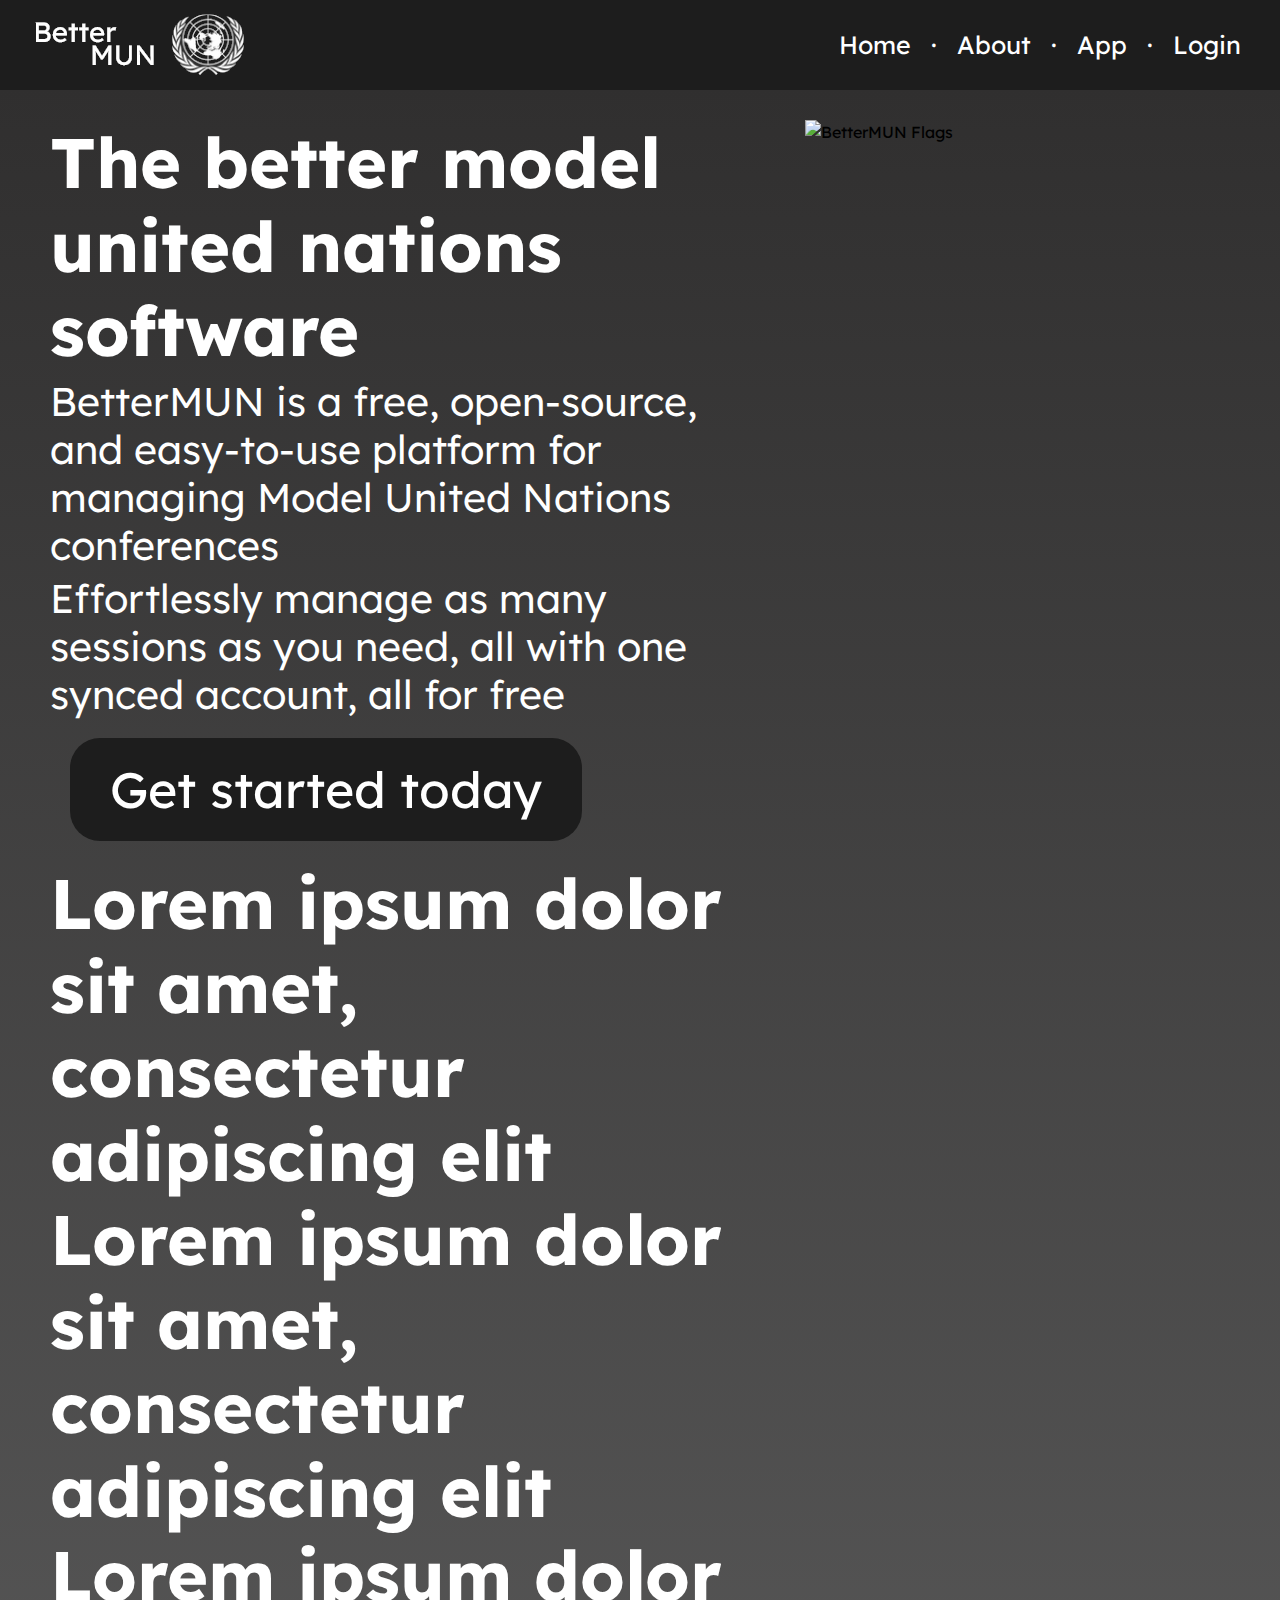
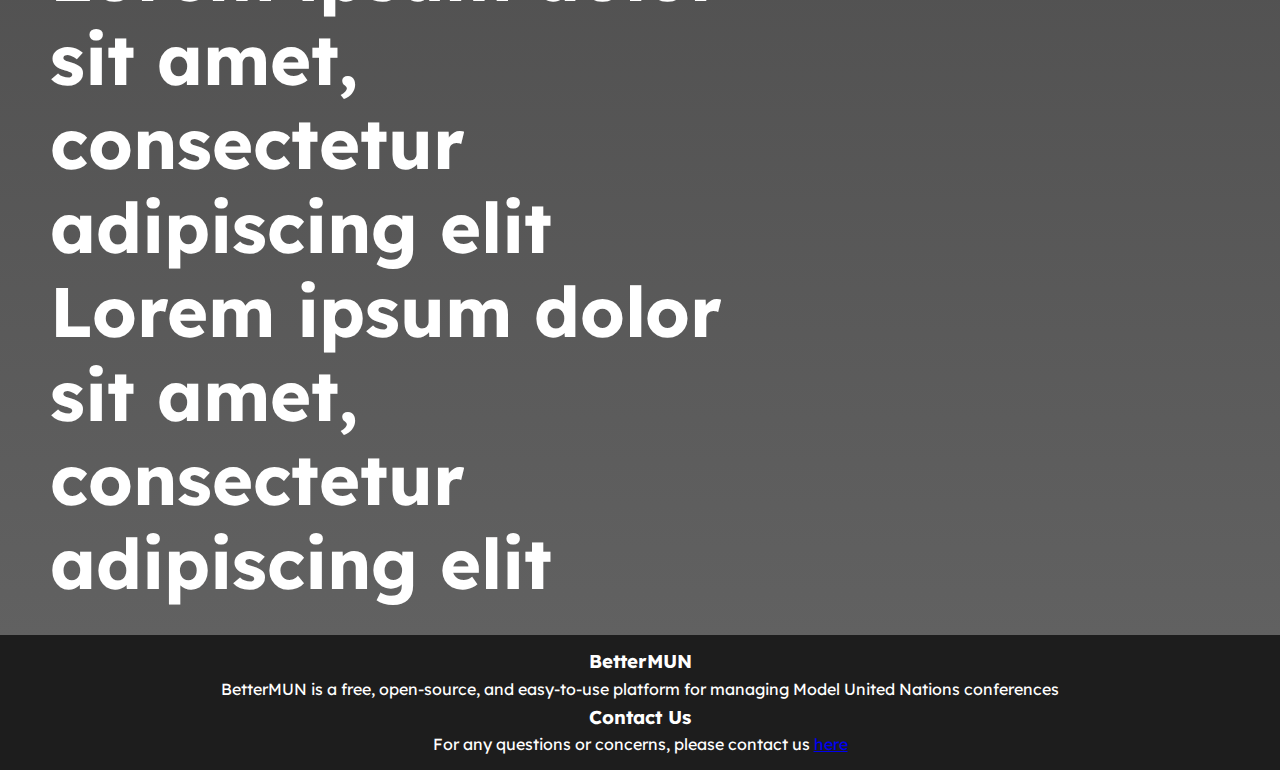
==== frontend/index.html @ 9375fe06 "backend" ====
<!DOCTYPE html>
<html lang="en">
  <head>
    <title>BetterMUN</title>
    <link rel="stylesheet" type="text/css" href="static/css/root.css">
    <link rel="stylesheet" type="text/css" href="static/css/index.css">
    <link rel="stylesheet" type="text/css" href="static/css/header.css">
    <link rel="stylesheet" type="text/css" href="static/css/footer.css">
  </head>
  <body>
    <header>
      <a href="index.html">
      <img src="static/media/logo.png" alt="BetterMUN Logo">
      </a>
      <nav>
        <ul>
          <li><a href="index.html">Home</a></li>
          <li>·</li>
          <li><a href="about.html">About</a></li>
          <li>·</li>
          <li><a href="app.html">App</a></li>
          <li>·</li>
          <li><a href="login.html">Login</a></li>
        </ul>
      </nav>
    </header>
    <main>
      <div class="content">
        <div class="text">
          <h1>The better model united nations software</h1>
          <h2>BetterMUN is a free, open-source, and easy-to-use platform for managing Model United Nations conferences</h2>
          <h2>Effortlessly manage as many sessions as you need, all with one synced account, all for free</h2>
          <button class="getstarted" href=login.html>Get started today</button>
          <h1>Lorem ipsum dolor sit amet, consectetur adipiscing elit</h1>
          <h1>Lorem ipsum dolor sit amet, consectetur adipiscing elit</h1>
          <h1>Lorem ipsum dolor sit amet, consectetur adipiscing elit</h1>
          <h1>Lorem ipsum dolor sit amet, consectetur adipiscing elit</h1>
        </div>
        <div class="image">
          <img src="static/media/mainpagelogo.png" alt="BetterMUN Flags" style="width: 80%; height: 80%;">
        </div>
      </div>
    </main>
    <footer>
        <h3>BetterMUN</h3>
        <p>BetterMUN is a free, open-source, and easy-to-use platform for managing Model United Nations conferences</p>
        <h3>Contact Us</h3>
        <p>For any questions or concerns, please contact us <a href="mailto: bettermunsupport@joelf.me">here</a></p>
    </footer>
  </body>
</html>
---- frontend/static/css/root.css ----
@import url('https://fonts.googleapis.com/css2?family=Lexend:wght@100..900&display=swap');

* {
    margin: 0;
    padding: 0;
    box-sizing: border-box;
}


main {
    padding: 0.5% 1.5% 0% 1.5%;
}

h1 {
    font-family: Lexend, sans-serif;
    font-size: 70px;
    font-weight: 700;
    color: #fff;
    text-align: left;
}

h2 {
    font-family: Lexend, sans-serif;
    font-size: 2.5rem;
    font-weight: 350;
    color: #fff;
    text-align: left;
}

body {
    line-height: 1.6;
    background-image: rgb(97, 97, 97); /* linear-gradient(rgb(48, 47, 47), rgb(97, 97, 97)); */
    height: 100%;
    overflow-y: scroll;
}
---- frontend/static/css/index.css ----
body {
    font-family: Lexend, sans-serif;
    line-height: 1.6;
    height: 100%;
    width: 100%;
}

main {
    background-image: linear-gradient(rgb(48, 47, 47), rgb(97, 97, 97));
    z-index: 1;
    width: 100%;
    height: 100%;
    padding: 30px 50px;
    display: flex;
    flex-direction: column;
}

.content {
    display: flex;
    align-items: flex-start;
    justify-content: space-between;
}

.text {
    width: 60%;
}

.image {
    display: flex;
    justify-content: center;
    align-items: center;
    width: 40%;
}

.image img {
    max-width: 100%;
    height: auto;
}

h1 {
    text-align: left;
    line-height: 1.2;
}

h2 {
    padding-top: 5px;
    text-align: left;
    line-height: 1.2;
}

#primary-gradient {
    background-image: linear-gradient(rgb(48, 47, 47), rgb(97, 97, 97));
}

.getstarted {
    background-color: #1d1d1d;
    border-radius: 30px;
    font-family: Lexend, sans-serif;
    font-size: 50px;
    font-weight: 500px;
    color: #fff;
    padding: 20px 40px;
    text-align: center;
    text-decoration: none;
    display: inline-block;
    margin: 20px;
    border: 0px solid;

}

.getstarted:hover {
    background-color: #fff;
    color: #1d1d1d;
}
---- frontend/static/css/header.css ----
header {
    display: flex;
    align-items: center;
    justify-content: space-between;
    padding: 0% 1.5% 0% 1.5%;
    width: 100%;
    height: 10vh;
    font-family: Lexend, sans-serif;
    line-height: 1.6;
    background-color: #1d1d1d;
    color: #fff;
    position: sticky;
}

header a {
    display: flex;
    align-items: center;
}

nav {
    margin-left: auto;
    
}

nav ul {
    display: flex;
    list-style: none;
}

nav ul li {
    margin-right: 20px;
    font-size: 25px;
}

nav ul li a {
    color: #fff;
    text-decoration: none;
}
---- frontend/static/css/footer.css ----
footer {
    display: flex;
    flex-direction: column;
    align-items: center;
    justify-content: center;
    padding: 0% 1.5% 0% 1.5%;
    width: 100%;
    height: 15vh;
    font-family: Lexend, sans-serif;
    line-height: 1.6;
    background-color: #1d1d1d;
    color: #fff;
    position: static;
}
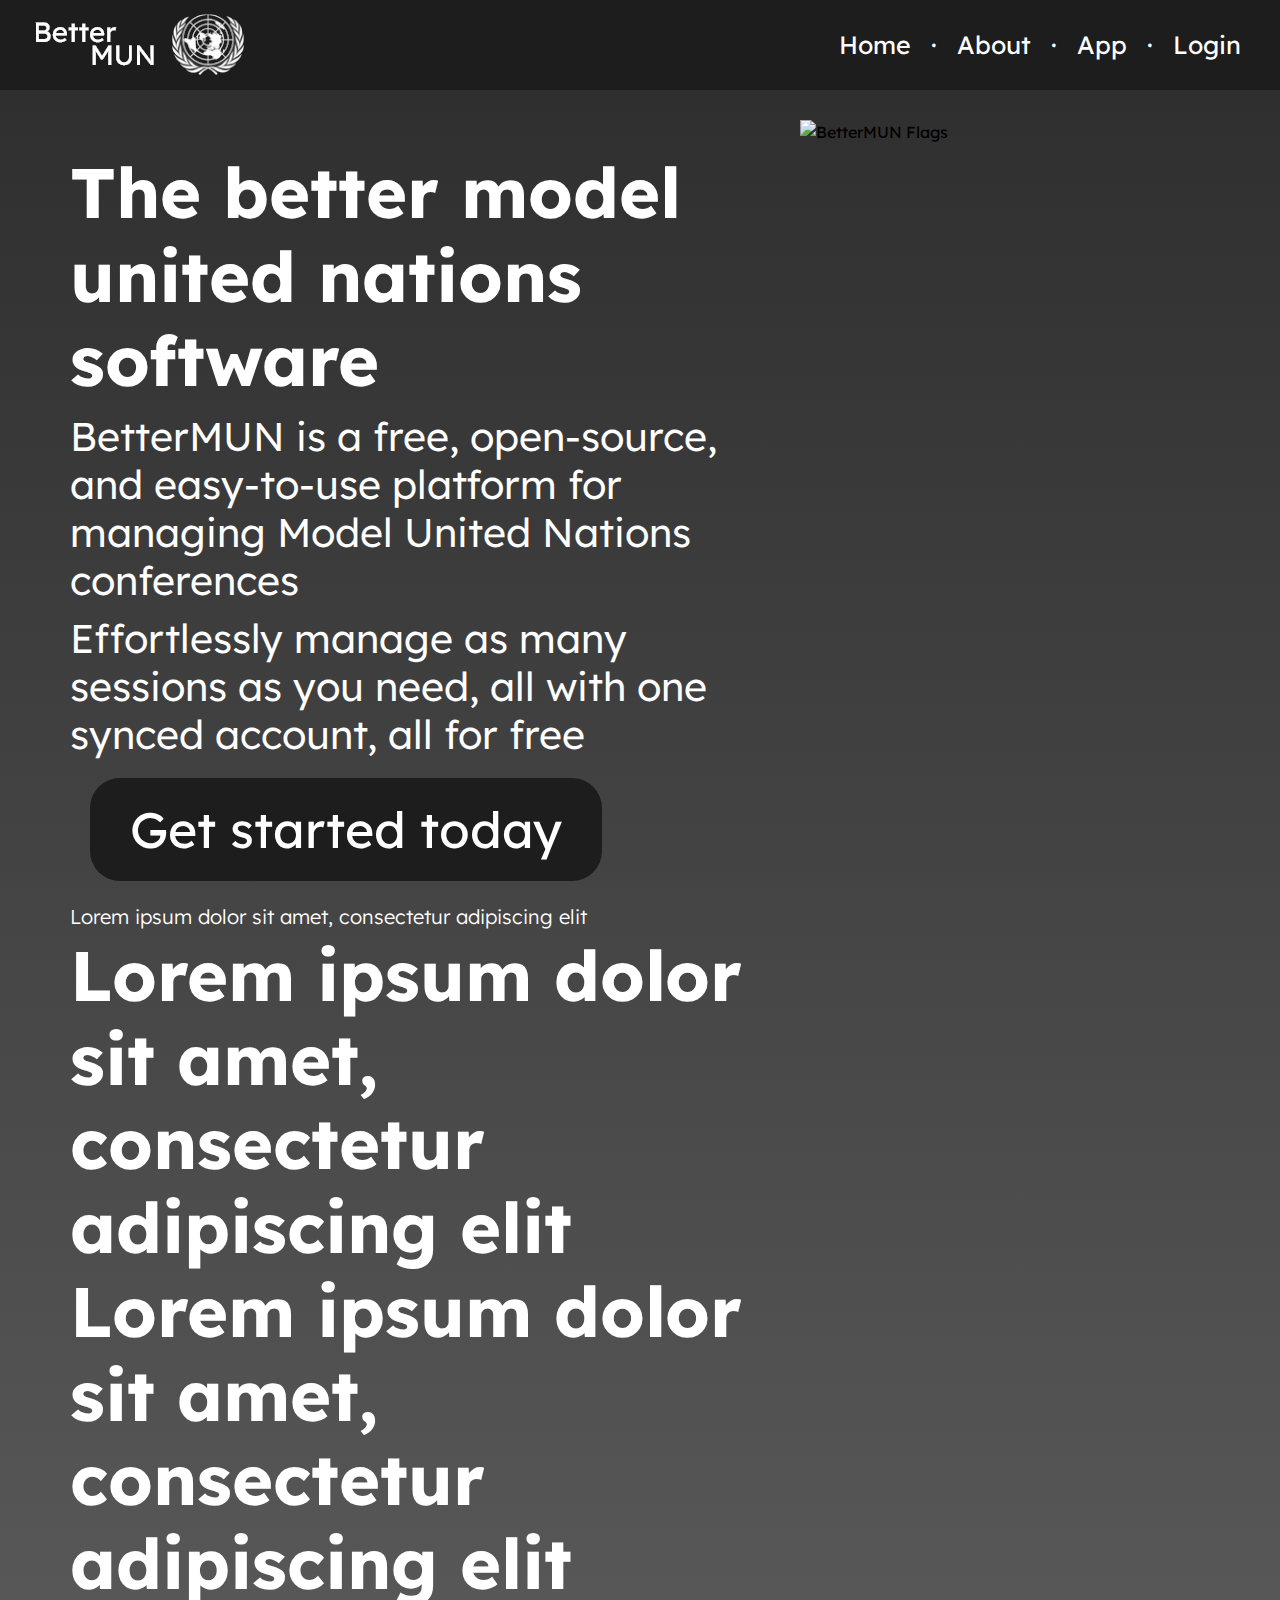
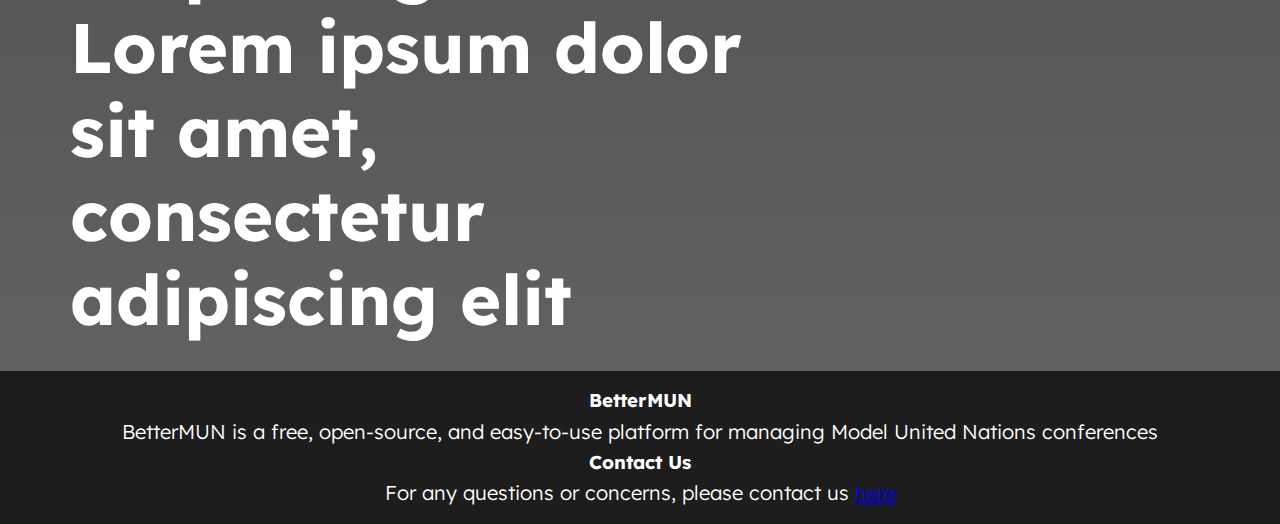
==== commit 10c9c9f6: "added login page + adjusted css" ====
--- a/frontend/index.html
+++ b/frontend/index.html
@@ -31,7 +31,7 @@
           <h2>BetterMUN is a free, open-source, and easy-to-use platform for managing Model United Nations conferences</h2>
           <h2>Effortlessly manage as many sessions as you need, all with one synced account, all for free</h2>
           <button class="getstarted" href=login.html>Get started today</button>
-          <h1>Lorem ipsum dolor sit amet, consectetur adipiscing elit</h1>
+          <p>Lorem ipsum dolor sit amet, consectetur adipiscing elit</p>
           <h1>Lorem ipsum dolor sit amet, consectetur adipiscing elit</h1>
           <h1>Lorem ipsum dolor sit amet, consectetur adipiscing elit</h1>
           <h1>Lorem ipsum dolor sit amet, consectetur adipiscing elit</h1>
--- a/frontend/static/css/root.css
+++ b/frontend/static/css/root.css
@@ -27,6 +27,14 @@
     text-align: left;
 }
 
+p {
+    font-family: Lexend, sans-serif;
+    font-size: 20px;
+    font-weight: 300;
+    color: #fff;
+    text-align: left;
+}
+
 body {
     line-height: 1.6;
     background-image: rgb(97, 97, 97); /* linear-gradient(rgb(48, 47, 47), rgb(97, 97, 97)); */
--- a/frontend/static/css/index.css
+++ b/frontend/static/css/index.css
@@ -10,7 +10,7 @@
     z-index: 1;
     width: 100%;
     height: 100%;
-    padding: 30px 50px;
+    padding: 30px 70px;
     display: flex;
     flex-direction: column;
 }
@@ -23,6 +23,7 @@
 
 .text {
     width: 60%;
+    padding-top: 30px;
 }
 
 .image {
@@ -43,7 +44,7 @@
 }
 
 h2 {
-    padding-top: 5px;
+    padding-top: 10px;
     text-align: left;
     line-height: 1.2;
 }
--- a/frontend/static/css/footer.css
+++ b/frontend/static/css/footer.css
@@ -3,9 +3,8 @@
     flex-direction: column;
     align-items: center;
     justify-content: center;
-    padding: 0% 1.5% 0% 1.5%;
     width: 100%;
-    height: 15vh;
+    height: 17vh;
     font-family: Lexend, sans-serif;
     line-height: 1.6;
     background-color: #1d1d1d;
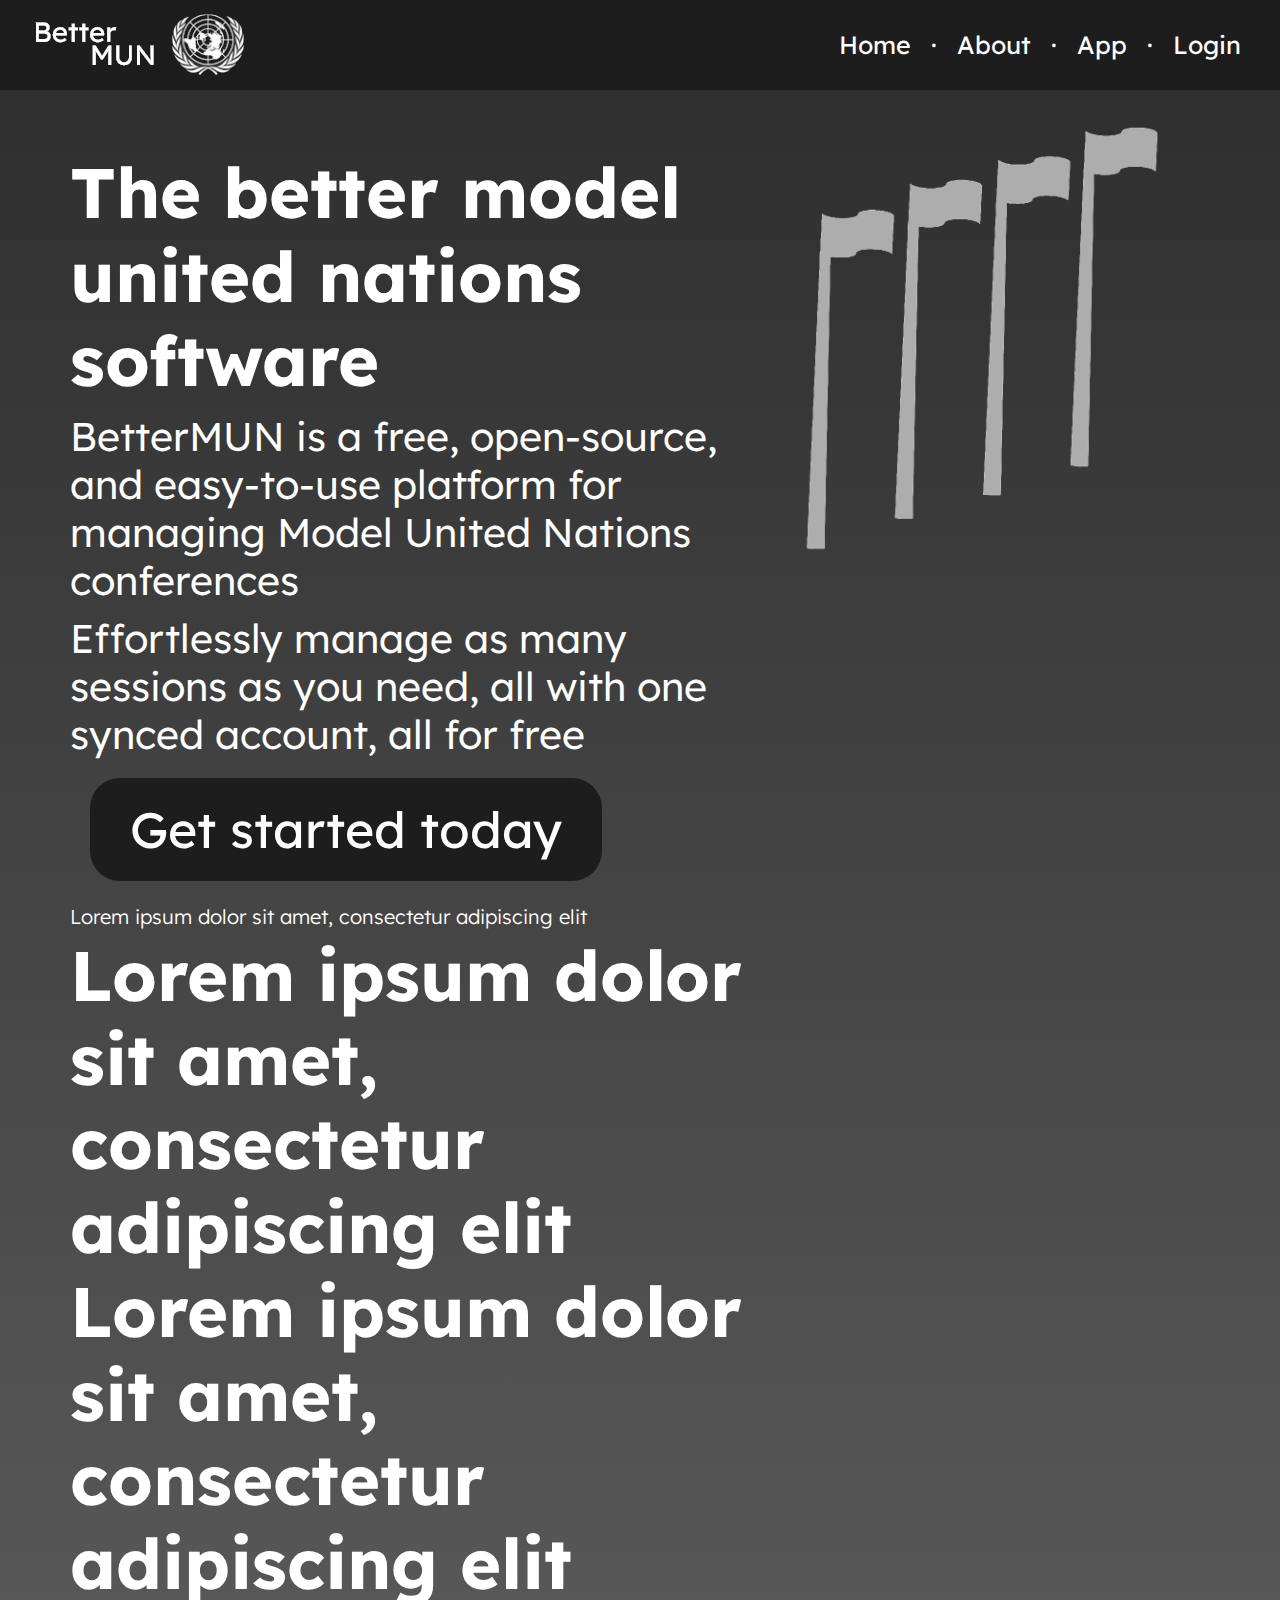
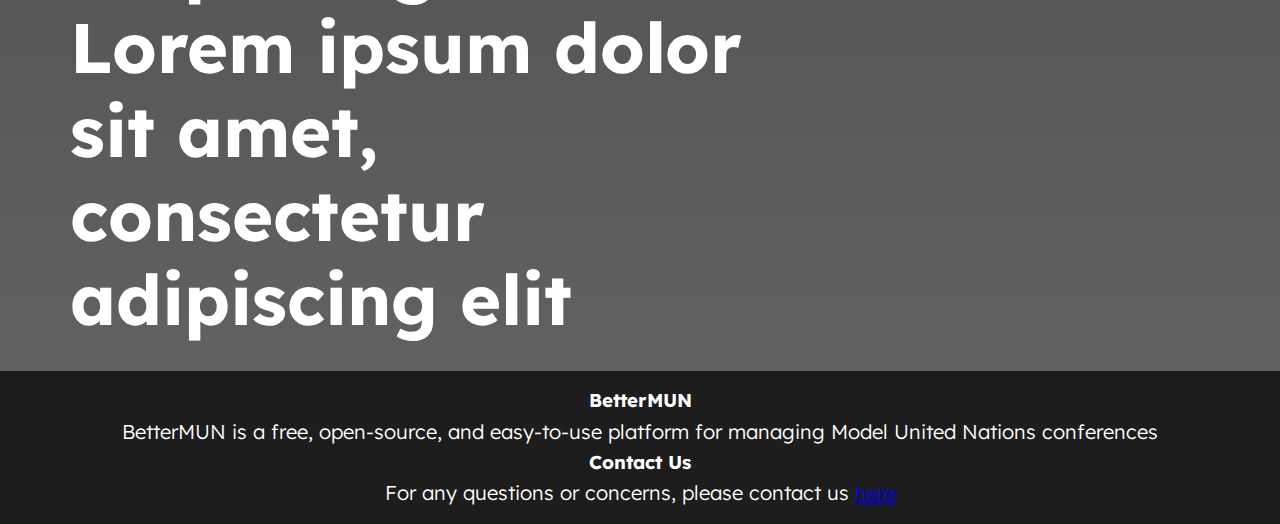
==== commit c73de2b0: "updated names of media files" ====
--- a/frontend/index.html
+++ b/frontend/index.html
@@ -10,7 +10,7 @@
   <body>
     <header>
       <a href="index.html">
-      <img src="static/media/logo.png" alt="BetterMUN Logo">
+      <img src="static/media/bettermunlogo.png" alt="BetterMUN Logo">
       </a>
       <nav>
         <ul>
@@ -37,7 +37,7 @@
           <h1>Lorem ipsum dolor sit amet, consectetur adipiscing elit</h1>
         </div>
         <div class="image">
-          <img src="static/media/mainpagelogo.png" alt="BetterMUN Flags" style="width: 80%; height: 80%;">
+          <img src="static/media/bettermunflags.png" alt="BetterMUN Flags" style="width: 80%; height: 80%;">
         </div>
       </div>
     </main>
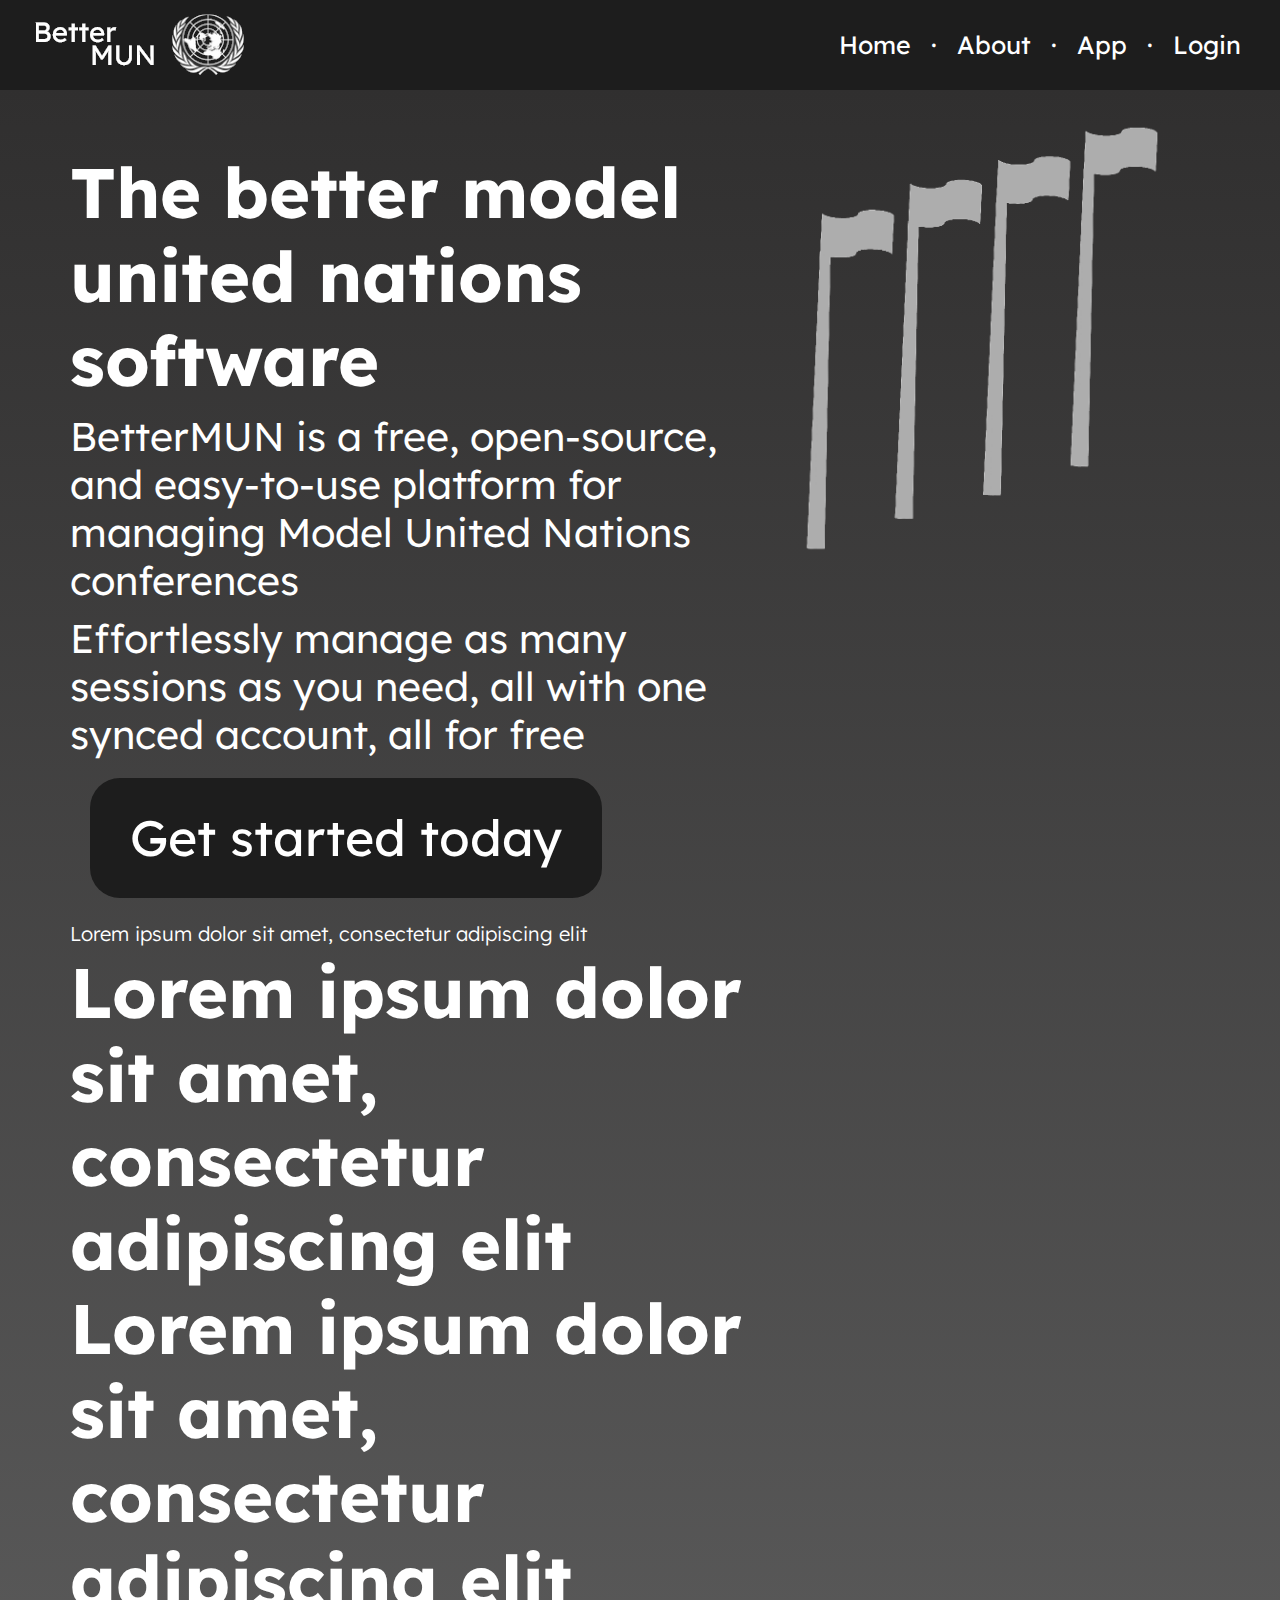
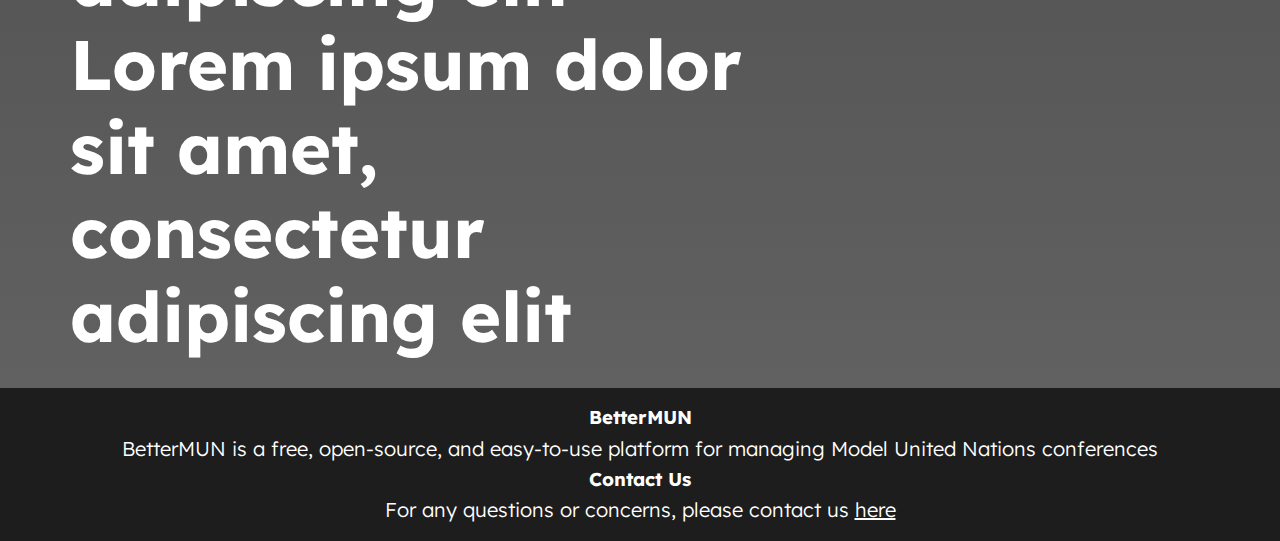
==== commit 2ed1a774: "added new shell pages" ====
--- a/frontend/index.html
+++ b/frontend/index.html
@@ -30,7 +30,7 @@
           <h1>The better model united nations software</h1>
           <h2>BetterMUN is a free, open-source, and easy-to-use platform for managing Model United Nations conferences</h2>
           <h2>Effortlessly manage as many sessions as you need, all with one synced account, all for free</h2>
-          <button class="getstarted" href=login.html>Get started today</button>
+          <a class="getstarted" href="login.html">Get started today</a>
           <p>Lorem ipsum dolor sit amet, consectetur adipiscing elit</p>
           <h1>Lorem ipsum dolor sit amet, consectetur adipiscing elit</h1>
           <h1>Lorem ipsum dolor sit amet, consectetur adipiscing elit</h1>
--- a/frontend/static/css/index.css
+++ b/frontend/static/css/index.css
@@ -1,3 +1,6 @@
+/* Probably the most cluttered page, need to adjust these values and reduce some stuff to make
+it a bit nicer to see on the page and edit */
+
 body {
     font-family: Lexend, sans-serif;
     line-height: 1.6;
@@ -53,6 +56,8 @@
     background-image: linear-gradient(rgb(48, 47, 47), rgb(97, 97, 97));
 }
 
+/* This feels very unecessary for a button, especially when it doesnt even look that great. On the to do list */ 
+
 .getstarted {
     background-color: #1d1d1d;
     border-radius: 30px;
--- a/frontend/static/css/header.css
+++ b/frontend/static/css/header.css
@@ -18,6 +18,8 @@
     align-items: center;
 }
 
+/* These look redundant, but i havent found a way to condense them without breaking something. */
+
 nav {
     margin-left: auto;
     
--- a/frontend/static/css/footer.css
+++ b/frontend/static/css/footer.css
@@ -10,4 +10,8 @@
     background-color: #1d1d1d;
     color: #fff;
     position: static;
+}
+
+a {
+    color: #fff;
 }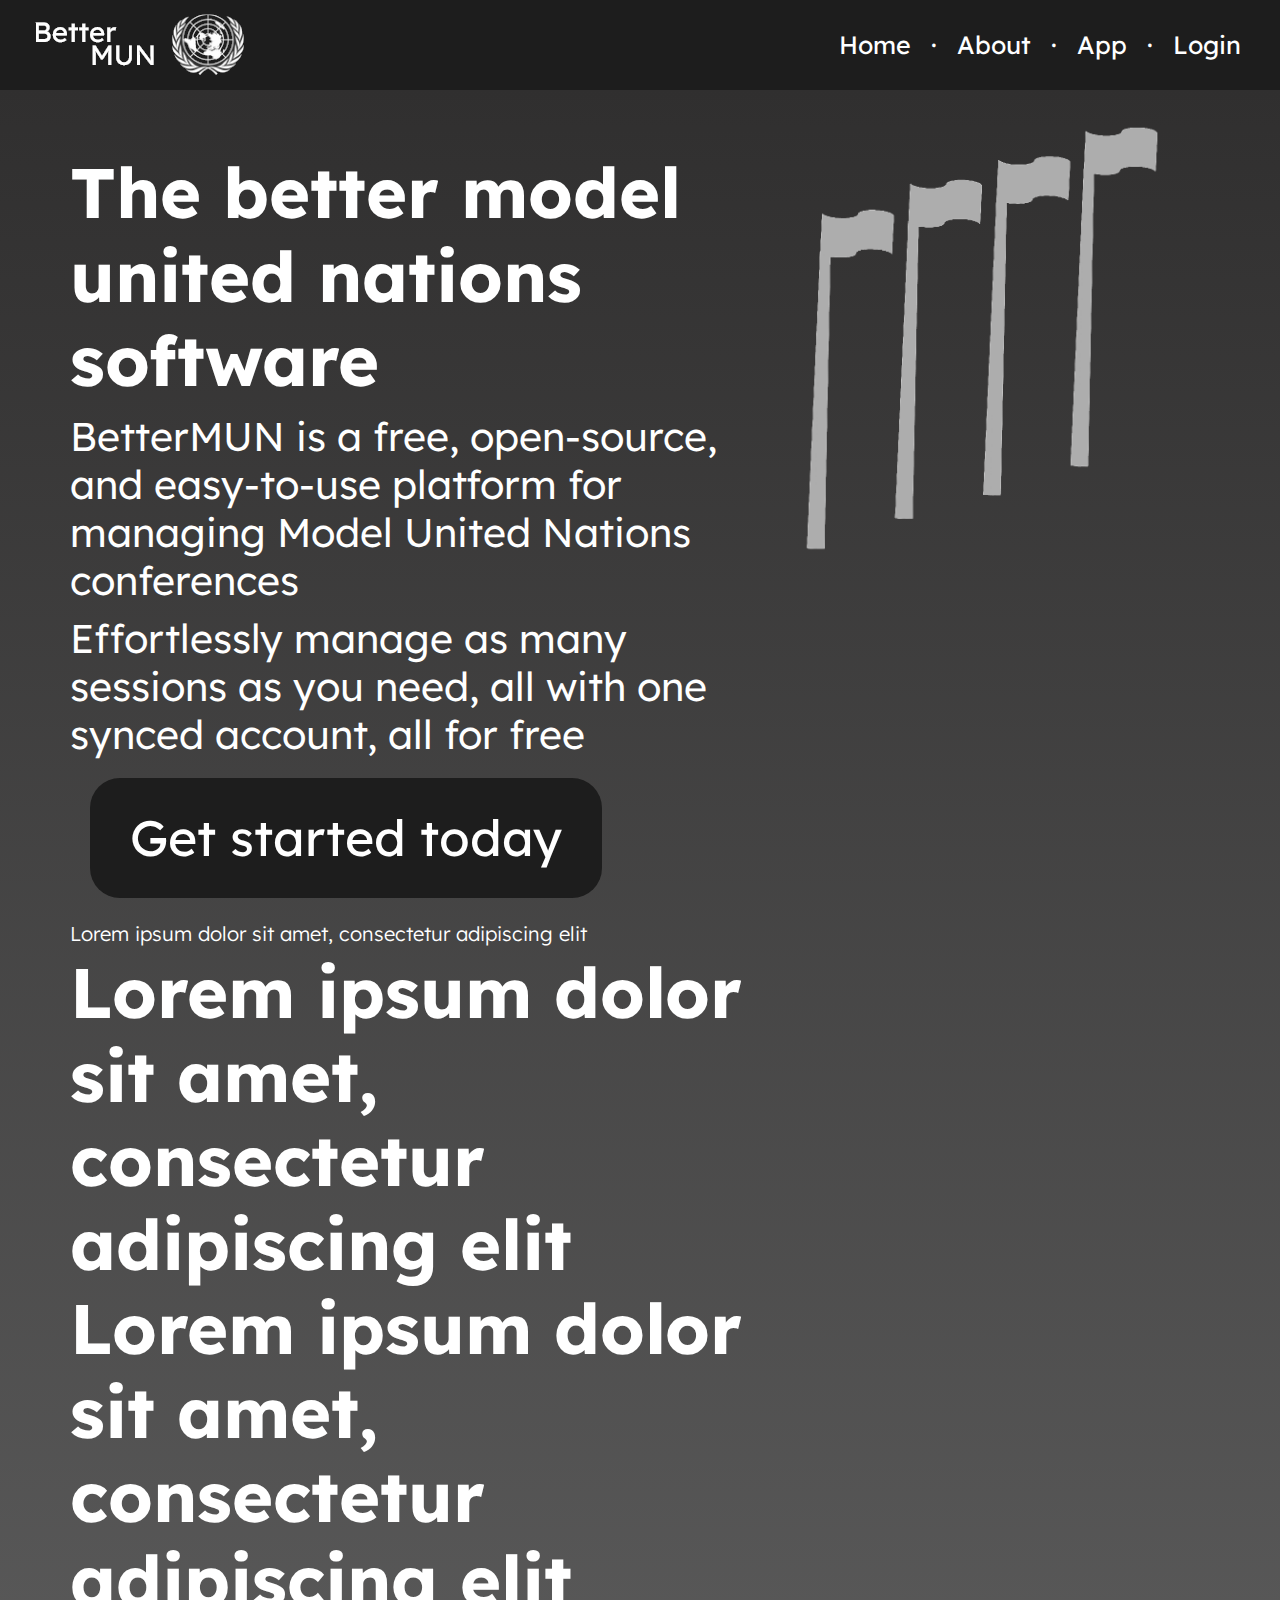
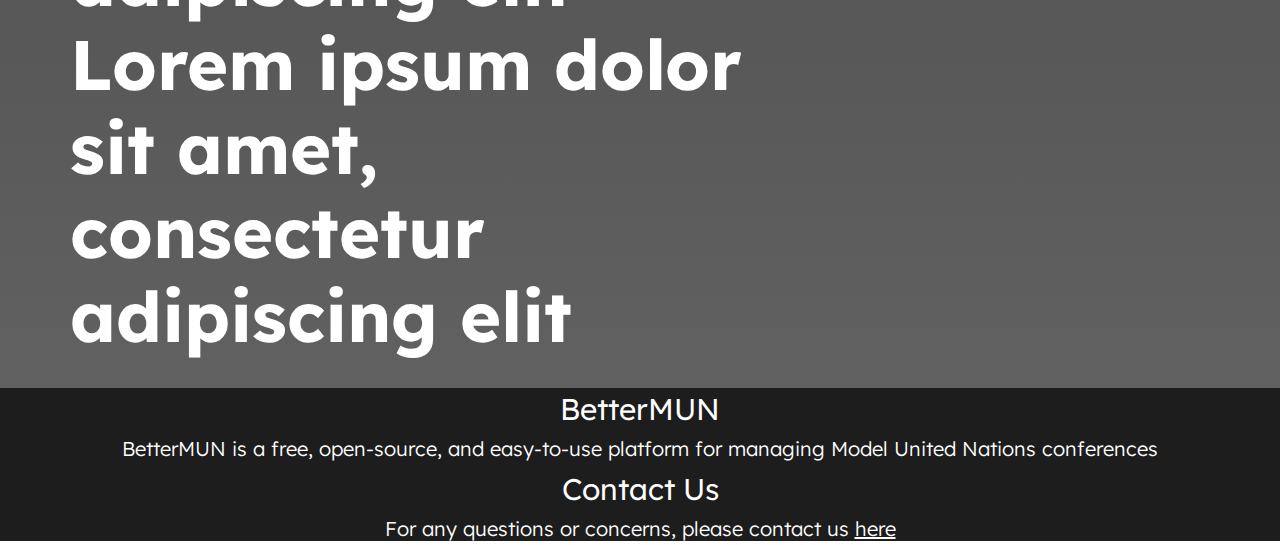
==== commit 8b844417: "added to about.html" ====
--- a/frontend/index.html
+++ b/frontend/index.html
@@ -13,14 +13,14 @@
       <img src="static/media/bettermunlogo.png" alt="BetterMUN Logo">
       </a>
       <nav>
-        <ul>
-          <li><a href="index.html">Home</a></li>
-          <li>·</li>
-          <li><a href="about.html">About</a></li>
-          <li>·</li>
-          <li><a href="app.html">App</a></li>
-          <li>·</li>
-          <li><a href="login.html">Login</a></li>
+        <ul class="navul">
+          <li class="navli"><a class="nava" href="index.html">Home</a></li>
+          <li class="navli">·</li>
+          <li class="navli"><a class="nava" href="about.html">About</a></li>
+          <li class="navli">·</li>
+          <li class="navli"><a class="nava" href="app.html">App</a></li>
+          <li class="navli">·</li>
+          <li class="navli"><a class="nava" href="login.html">Login</a></li>
         </ul>
       </nav>
     </header>
--- a/frontend/static/css/root.css
+++ b/frontend/static/css/root.css
@@ -21,7 +21,15 @@
 
 h2 {
     font-family: Lexend, sans-serif;
-    font-size: 2.5rem;
+    font-size: 40px;
+    font-weight: 350;
+    color: #fff;
+    text-align: left;
+}
+
+h3 {
+    font-family: Lexend, sans-serif;
+    font-size: 30px;
     font-weight: 350;
     color: #fff;
     text-align: left;
--- a/frontend/static/css/header.css
+++ b/frontend/static/css/header.css
@@ -25,17 +25,18 @@
     
 }
 
-nav ul {
+.navul {
     display: flex;
     list-style: none;
+    list-style-type: none;
 }
 
-nav ul li {
+.navli {
     margin-right: 20px;
     font-size: 25px;
 }
 
-nav ul li a {
+.nava {
     color: #fff;
     text-decoration: none;
 }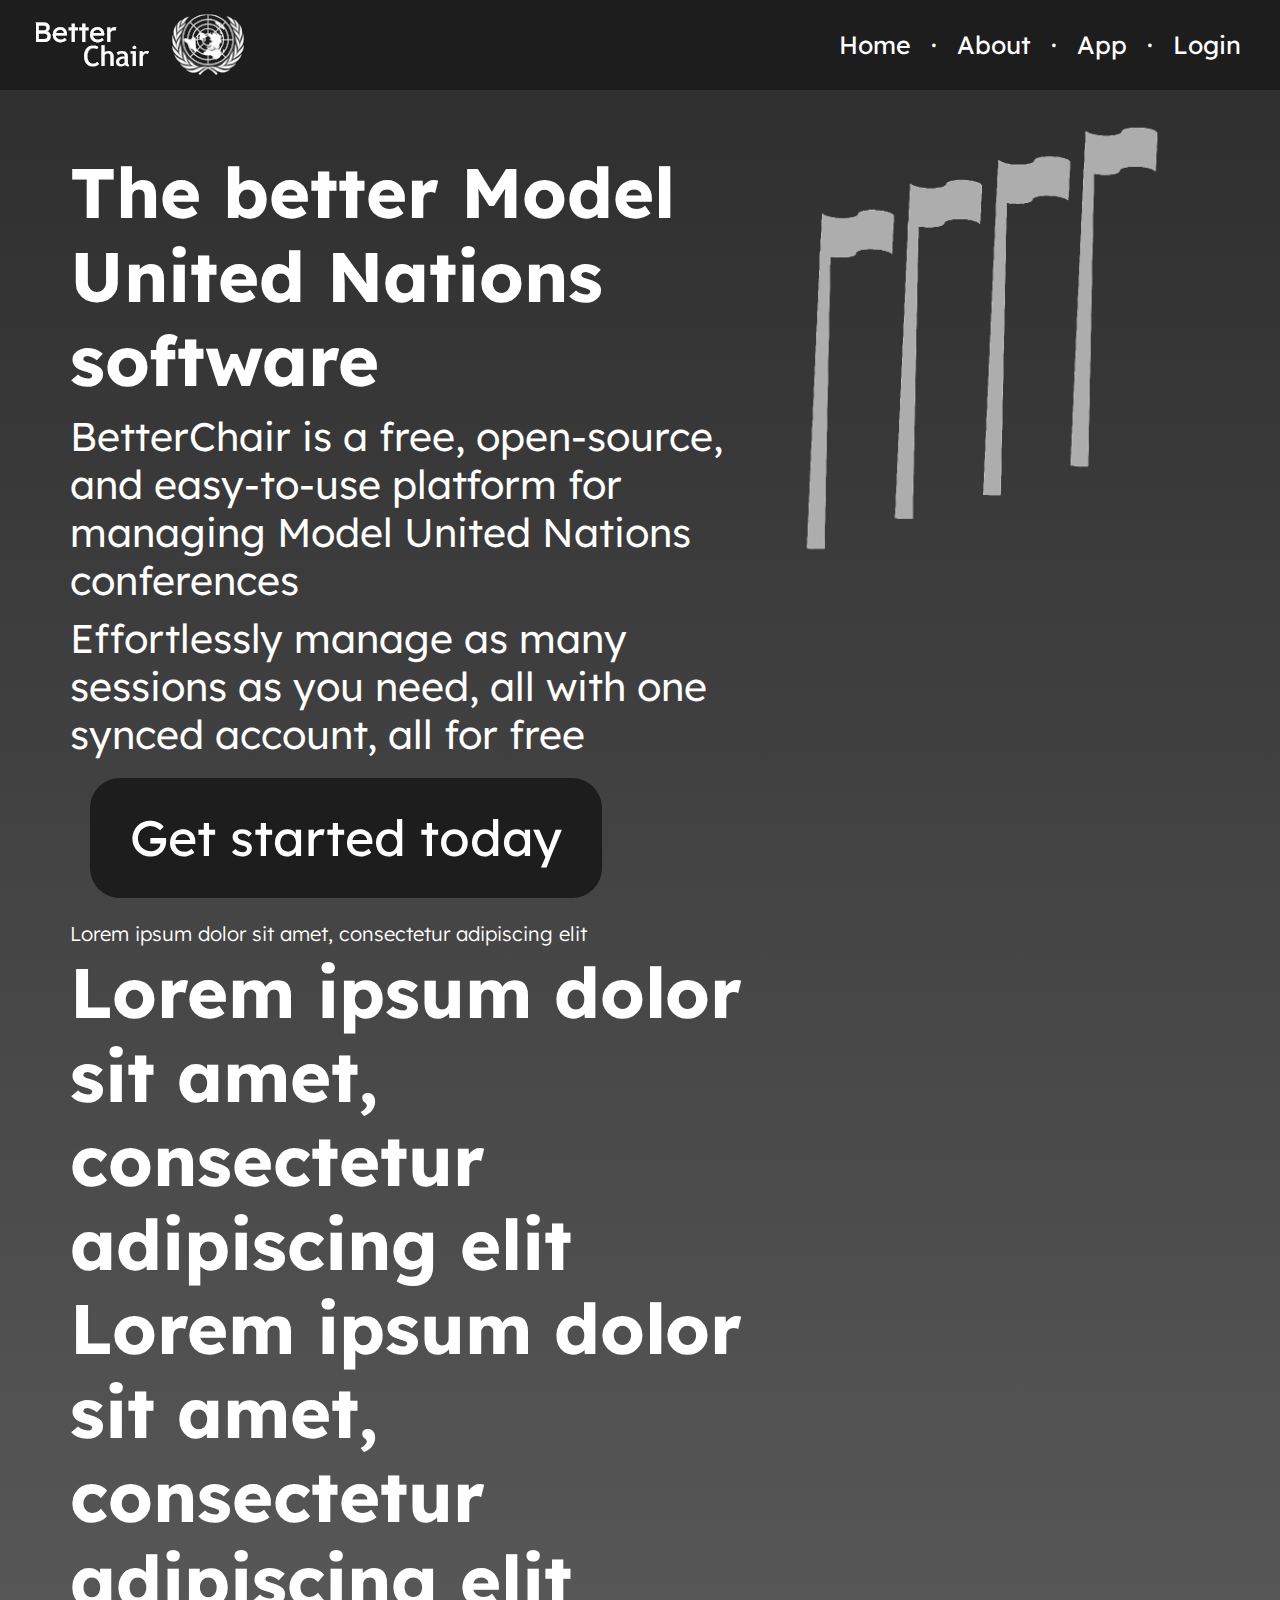
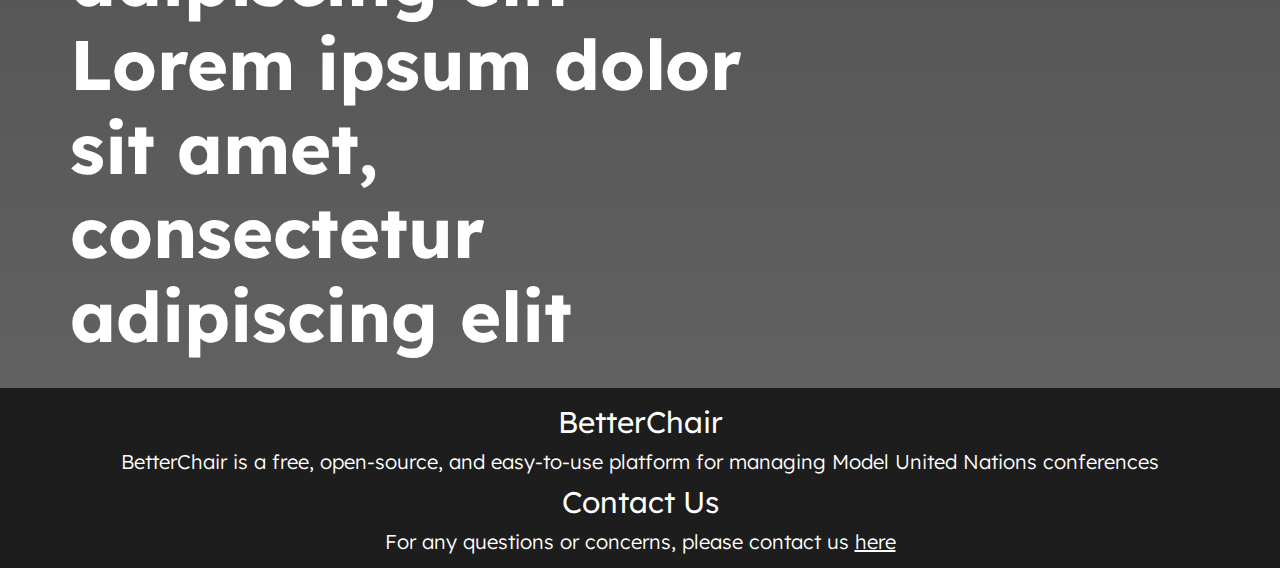
==== commit 831ee10d: "added app3,4 + consistency changes" ====
--- a/frontend/index.html
+++ b/frontend/index.html
@@ -1,7 +1,7 @@
 <!DOCTYPE html>
 <html lang="en">
   <head>
-    <title>BetterMUN</title>
+    <title>BetterChair</title>
     <link rel="stylesheet" type="text/css" href="static/css/root.css">
     <link rel="stylesheet" type="text/css" href="static/css/index.css">
     <link rel="stylesheet" type="text/css" href="static/css/header.css">
@@ -10,7 +10,7 @@
   <body>
     <header>
       <a href="index.html">
-      <img src="static/media/bettermunlogo.png" alt="BetterMUN Logo">
+      <img src="static/media/betterchairlogo.png" alt="BetterChair Logo">
       </a>
       <nav>
         <ul class="navul">
@@ -27,8 +27,8 @@
     <main>
       <div class="content">
         <div class="text">
-          <h1>The better model united nations software</h1>
-          <h2>BetterMUN is a free, open-source, and easy-to-use platform for managing Model United Nations conferences</h2>
+          <h1>The better Model United Nations software</h1>
+          <h2>BetterChair is a free, open-source, and easy-to-use platform for managing Model United Nations conferences</h2>
           <h2>Effortlessly manage as many sessions as you need, all with one synced account, all for free</h2>
           <a class="getstarted" href="login.html">Get started today</a>
           <p>Lorem ipsum dolor sit amet, consectetur adipiscing elit</p>
@@ -37,13 +37,13 @@
           <h1>Lorem ipsum dolor sit amet, consectetur adipiscing elit</h1>
         </div>
         <div class="image">
-          <img src="static/media/bettermunflags.png" alt="BetterMUN Flags" style="width: 80%; height: 80%;">
+          <img src="static/media/betterchairflags.png" alt="BetterChair Flags" style="width: 80%; height: 80%;">
         </div>
       </div>
     </main>
     <footer>
-        <h3>BetterMUN</h3>
-        <p>BetterMUN is a free, open-source, and easy-to-use platform for managing Model United Nations conferences</p>
+        <h3>BetterChair</h3>
+        <p>BetterChair is a free, open-source, and easy-to-use platform for managing Model United Nations conferences</p>
         <h3>Contact Us</h3>
         <p>For any questions or concerns, please contact us <a href="mailto: bettermunsupport@joelf.me">here</a></p>
     </footer>
--- a/frontend/static/css/footer.css
+++ b/frontend/static/css/footer.css
@@ -4,7 +4,7 @@
     align-items: center;
     justify-content: center;
     width: 100%;
-    height: 17vh;
+    height: 20vh;
     font-family: Lexend, sans-serif;
     line-height: 1.6;
     background-color: #1d1d1d;
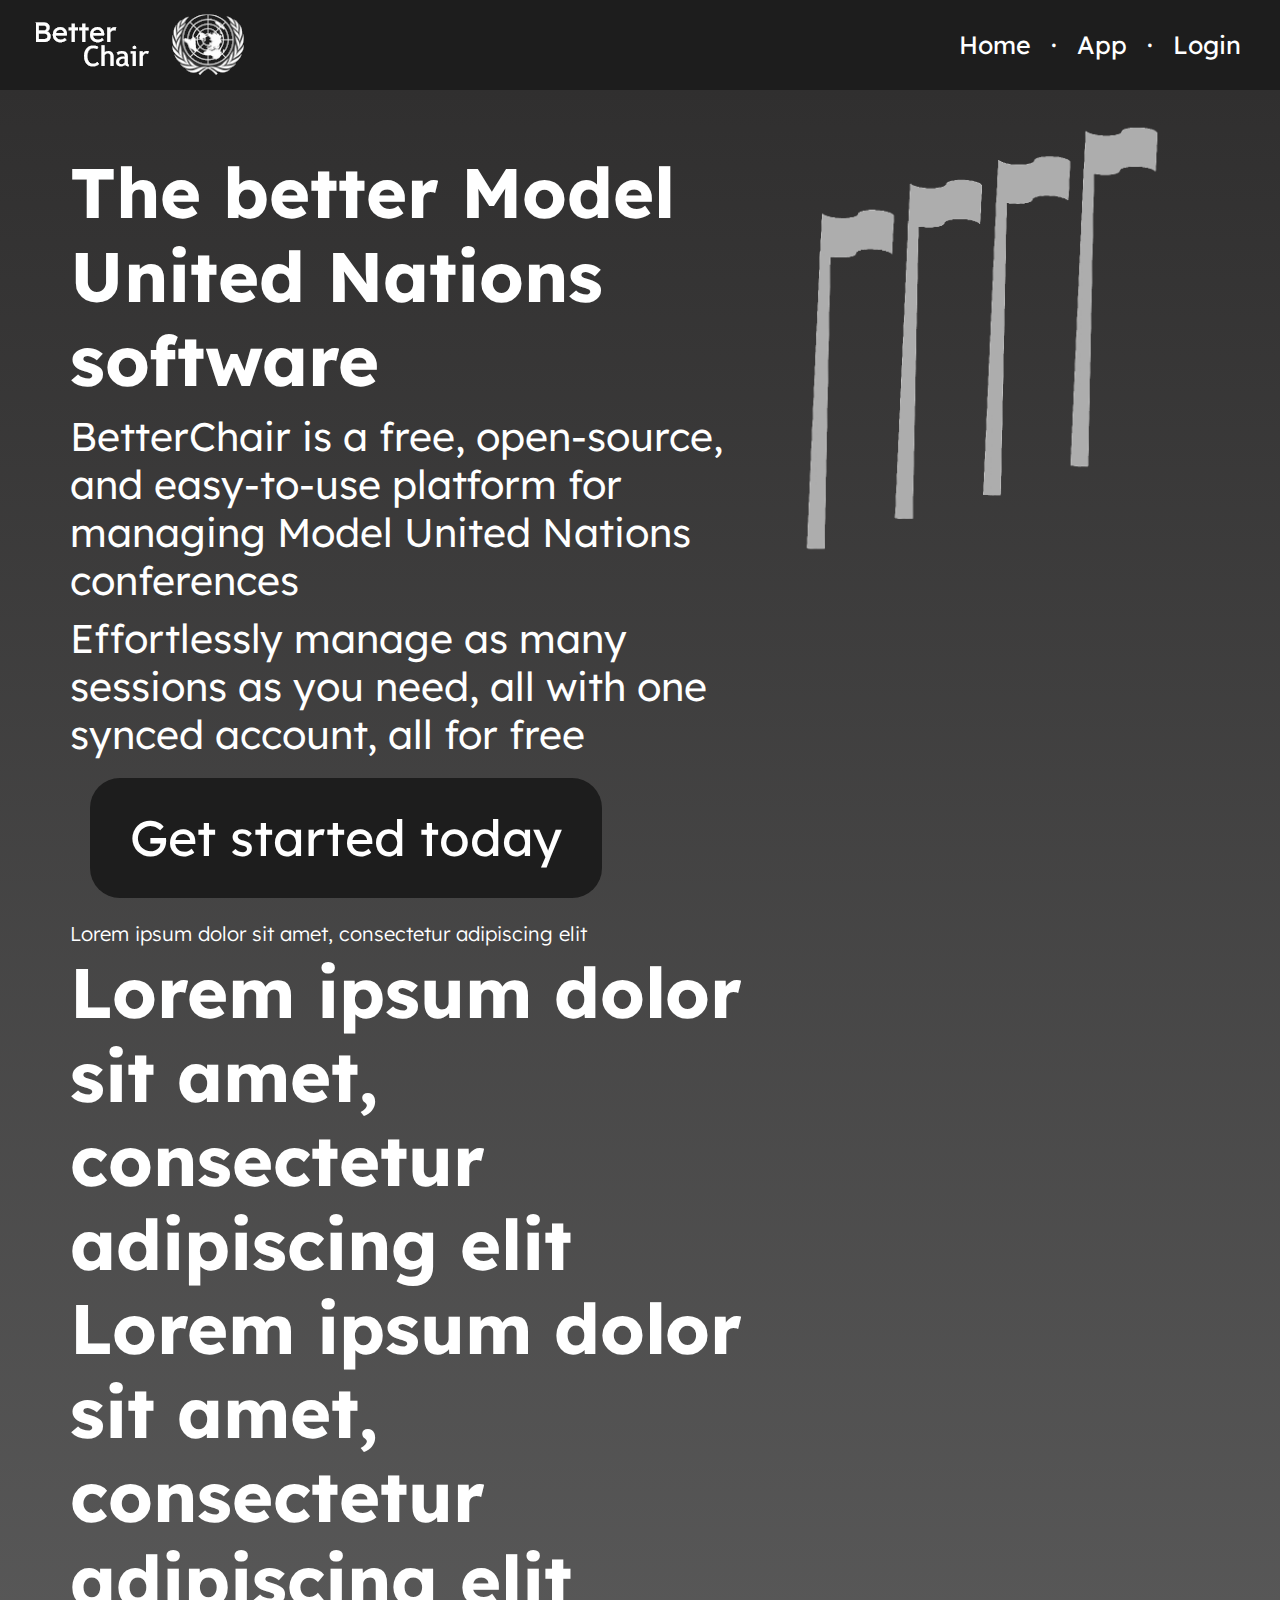
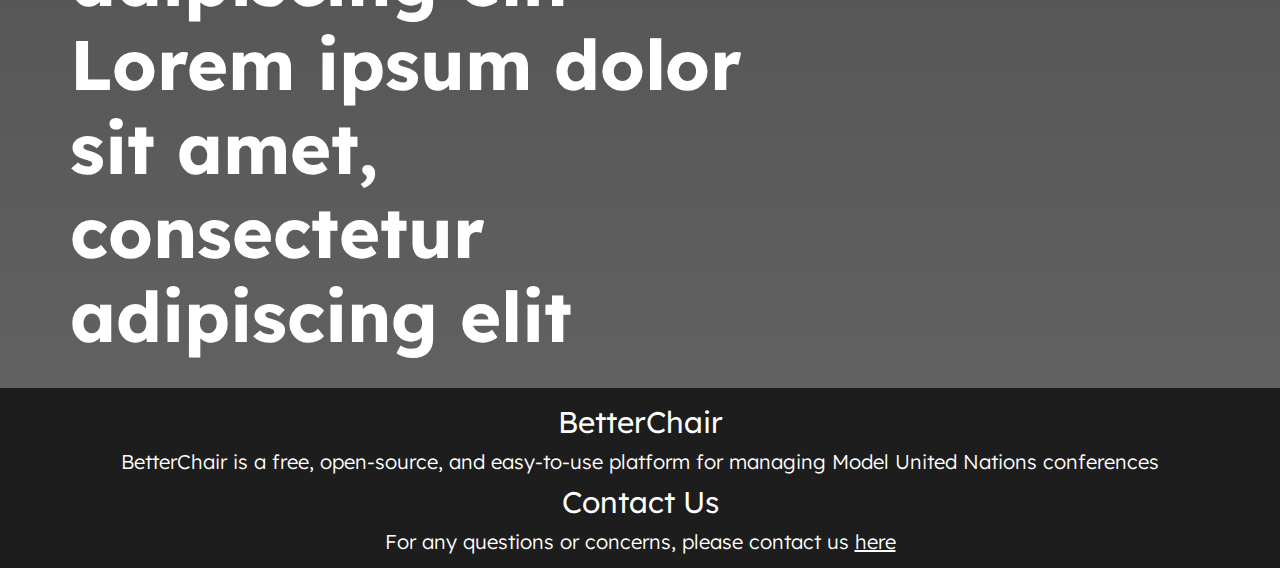
==== commit de0b79fe: "added app6.html" ====
--- a/frontend/index.html
+++ b/frontend/index.html
@@ -15,8 +15,6 @@
       <nav>
         <ul class="navul">
           <li class="navli"><a class="nava" href="index.html">Home</a></li>
-          <li class="navli">·</li>
-          <li class="navli"><a class="nava" href="about.html">About</a></li>
           <li class="navli">·</li>
           <li class="navli"><a class="nava" href="app.html">App</a></li>
           <li class="navli">·</li>
